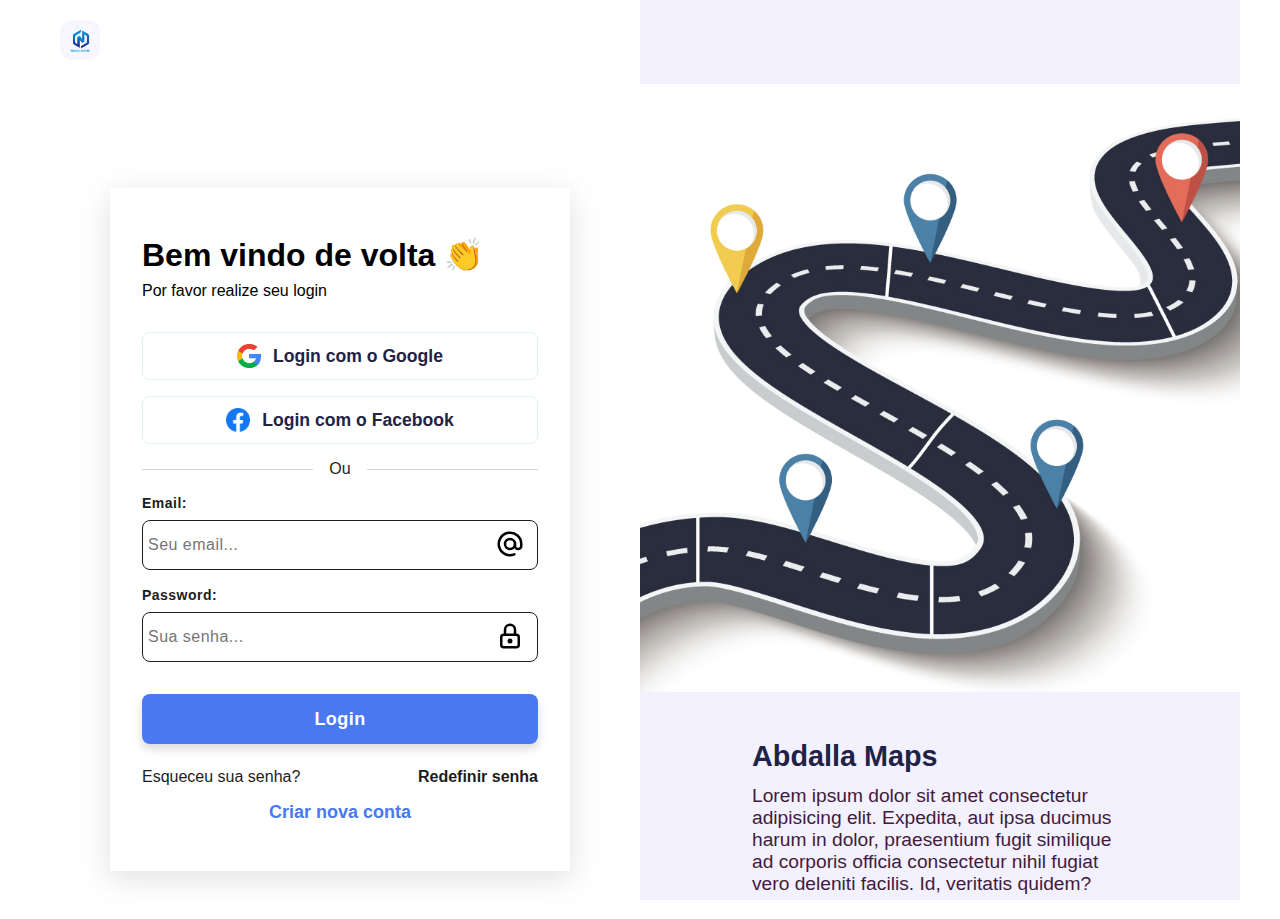
==== index.html @ 4c5333b2 "Add files via upload" ====
<!DOCTYPE html>
<html lang="en">

<head>
    <meta charset="UTF-8">
    <meta name="viewport" content="width=device-width, initial-scale=1.0">
    <title>Login</title>
    <link rel="stylesheet" href="./assets/css/styles.css">
</head>

<body>
    <div class="login-wrapper">
        <div class="login-side">
            <a href="#" title="Logo">
                <img class="logo" src="./images/logo.png" alt="logo">
            </a>
            <div class="form-wrapper">
                <div class="login-welcome-row">
                    <h1>Bem vindo de volta &#x1F44F;</h1>
                    <p>Por favor realize seu login</p>
                </div>
                <form class="my-form">
                    <div class="socials-row">
                        <a href="#" title="Use o google">
                            <img src="./images/google.png" alt="Google">
                            Login com o Google
                        </a>
                        <a href="#" title="Use o facebook">
                            <img src="./images/facebook.png" alt="Facebook">
                            Login com o Facebook
                        </a>
                    </div>
                    <div class="divider">
                        <div class="divider-line"></div>
                        Ou
                        <div class="divider-line"></div>
                    </div>
                    <div class="text-field">
                        <label for="email">Email:</label>
                        <input type="email" id="email" name="email" placeholder="Seu email..." required>
                        <img src="./images/email.svg" alt="Email icone" title="Email icone">
                    </div>
                    <div class="text-field">
                        <label for="password">Password:</label>
                        <input type="password" id="password" name="password" placeholder="Sua senha..."
                            title="Minimo 6 caracteres, contendo um numero e um caracter especial" required>
                        <img src="./images/password.svg" alt="Password icone" title="Password icone">
                    </div>
                    <input type="submit" class="my-form-btn" value="Login">
                    <div class="my-form-actions">
                        <div class="my-form-row">
                            <span>Esqueceu sua senha?</span>
                            <a href="#" title="Redefinir senha">Redefinir senha</a>
                        </div>
                        <div class="my-form-signup">
                            <a href="#" title="criar nova conta">Criar nova conta</a>
                        </div>
                    </div>
                </form>
            </div>
        </div>
        <div class="info-side">
            <img src="./images/info-logo2.jpg" alt="info-logo">
            <div class="welcome-message">
                <h2>Abdalla Maps</h2>
                <p>Lorem ipsum dolor sit amet consectetur adipisicing elit. Expedita, aut ipsa ducimus harum in dolor,
                    praesentium fugit similique ad corporis officia consectetur nihil fugiat vero deleniti facilis. Id,
                    veritatis quidem?</p>
            </div>
        </div>
    </div>
</body>

</html>
---- assets/css/styles.css ----
:root {
    --primary: #4978F0;
    --primary-light: #E1EEF5;
    --secondary: #1D1D1D;
    --background: #F4F1FF;
    --text: #1F2346;
    --text-gray: #5A678C;
    --gray: #c0bcff;
    --error: #E3452F;
    --important: #F55E5E;

    --sidebar-gray: #111926;
    --sidebar-gray-light: #F8F7FD;
    --sidebar-gray-background: #6067EB;
    --success: #00C896;
    --sidebar-text: #EDF0F7;
    --siderbar-primary: #3841E6;
}

body {
    font-size: 16px;
}

* {
    margin: 0;
    padding: 0;
    box-sizing: border-box;
    font-family: Verdana, sans-serif;
}

/* Edições da pagina de login  */

.login-wrapper {
    position: relative;
    display: grid;
    grid-template-columns: 4fr 4fr;
    max-width: 1200px;
    margin: 0 auto;
}

.login-side {
    padding: 188px 32px 48px 32px;
    display: flex;
    justify-content: center;
    align-items: start;
}

.logo {
    height: 48px;
    position: absolute;
    top: 20px;
    left: 20px;
}

.form-wrapper {
    display: flex;
    flex-direction: column;
    align-items: center;
    gap: 32px;
    max-width: 460px;
    width: 100%;
    padding: 48px 32px;
    height: fit-content;
    box-shadow: 0px 7px 29px 0px rgba(100, 100, 111, 0.2);
}

.my-form {
    display: flex;
    flex-direction: column;
    justify-content: start;
    position: relative;
    gap: 16px;
}

.login-welcome-row {
    display: flex;
    flex-direction: column;
    width: 100%;
    gap: 8px;
}


.socials-row {
    display: flex;
    gap: 16px;
    flex-wrap: wrap;
}

.socials-row img {
    width: 24px;
    height: 24px;
}

.socials-row>a {
    padding: 8px;
    border-radius: 8px;
    width: 100%;
    min-height: 48px;
    display: flex;
    gap: 12px;
    justify-content: center;
    align-items: center;
    text-decoration: none;
    font-size: 1.1rem;
    color: var(--text);
    border: 1px solid var(--primary-light);
    font-weight: 700;
}

.socials-row>a:hover {
    border: 1px solid var(--primary);
}

.divider {
    display: flex;
    flex-direction: row;
    color: var(--secondary);
    gap: 16px;
    align-items: center;
}

.divider-line {
    width: 100%;
    height: 1px;
    background-color: var(--secondary);
    opacity: .2;
}

.text-field {
    position: relative;
}

.text-field img {
    position: absolute;
    right: -2px;
    bottom: -4px;
    width: 30px;
    height: 30px;
    transform: translate(-50%, -50%);
    transform-origin: center;
}

.text-field input {
    color: var(--secondary);
    font-size: 16px;
    font-weight: 500;
    letter-spacing: .03rem;
    max-width: 100%;
    width: 100%;
    height: 50px;
    border: 1px solid var(--secondary);
    background-color: transparent;
    outline: none;
    transition: .25s;
    border-radius: 8px;
    margin-top: 8px;
    padding-left: 5px;
}

.text-field label {
    color: var(--secondary);
    font-size: 14px;
    font-weight: 600;
    letter-spacing: .03rem;
}

.text-field input:focus {
    border: 1px solid var(--primary);
}

.my-form-btn {
    background-color: var(--primary);
    color: white;
    white-space: nowrap;
    border: none;
    display: flex;
    justify-content: center;
    align-items: center;
    margin-top: 16px;
    line-height: 50px;
    outline: none;
    font-size: 18px;
    letter-spacing: .025em;
    cursor: pointer;
    font-weight: 800;
    min-height: 50px;
    width: 100%;
    border-radius: 8px;
    box-shadow: 0 5px 10px rgba(0, 0, 0, 0.15);
    transition: all .3s ease;
}

.my-form-actions {
    display: flex;
    flex-direction: column;
    color: var(--secondary);
    gap: 16px;
    margin-top: 8px;
}

.my-form-actions a {
    color: var(--secondary);
    font-weight: 600;
    text-decoration: none;
}

.my-form-actions a:hover {
    text-decoration: underline;
}

.my-form-row {
    display: flex;
    justify-content: space-between;
}

.my-form-signup {
    display: flex;
    justify-content: center;
}

.my-form-signup a {
    color: var(--primary);
    font-weight: 800;
    text-decoration: none;
    font-size: 18px;
}

.my-form-signup a:hover {
    text-decoration: underline;
}

.info-side {
    height: 100vh;
    padding: 84px 48px 48px 32px;
    color: #401B3D;
    display: flex;
    overflow: hidden;
    flex-direction: column;
    justify-content: start;
    align-items: center;
    background-color: var(--background);
}

.info-side h2 {
    margin-top: 48px;
    color: var(--text);
    font-size: 1.8rem;
    margin-bottom: 12px;
}

.info-side p {
    font-size: 1.2rem;
}

.info-side img {
    max-width: 860px;
}

.welcome-message {
    max-width: 360px;
}

@media (max-width: 915px) {
    .login-wrapper {
        grid-template-columns: 1fr;
        height: 100vh;
    }

    .info-side {
        flex-direction: column-reverse;
        padding: 48px 48px 48px 32px;

    }
}

/* Edições da pagina inicial */

header {
    position: fixed;
    height: 80px;
    padding: 0 16px;
    width: 100%;
    display: flex;
    align-items: center;
    justify-content: end;
    background-color: var(--primary);
}

.navigation-group {
    display: flex;
    gap: 16px;
    align-items: center;
}

.navigation-group>.icon {
    cursor: pointer;
    width: 36px;
    height: 36px;
    transition: all 0.2s ease-in-out;
}

.navigation-group>.icon:hover {
    transform: scale(1.1);
}

.navigation-group>.profile {
    display: block;
    width: 50px;
    height: 50px;
    cursor: pointer;
    border-radius: 50%;
    border: 3px solid #f7f7f7;
    background-color: #f7f7f7;
}

.profile:hover {
    transform: scale(1.05);
    transition: all 0.2s ease-in-out;
}

.dropdown-wrapper {
    width: 240px;
    position: absolute;
    top: 88px;
    right: 16px;
    border-radius: 8px;
    border: 1px solid var(--text-gray);
    display: flex;
    flex-direction: column;
    gap: 4px;
    animation: fadeInAnimation ease-in-out 0.3s infinite;
}

.dropdown-wrapper--fade-in {
    animation: fadeInAnimation ease-in-out 0.3s forwards;
}

.none {
    display: none;
}

.hide {
    opacity: 0;
    visibility: hidden;
    animation: fadeOutAnimation ease-in-out 0.3s forwards;
}

@keyframes fadeInAnimation {
    0% {
        opacity: 0;
        visibility: hidden;
        width: 160px;
    }

    100% {
        opacity: 1;
        visibility: visible;
        width: 240px;
    }
}

@keyframes fadeOutAnimation {
    0% {
        opacity: 1;
        visibility: visible;
        width: 240px;
    }

    100% {
        opacity: 0;
        visibility: hidden;
        width: 160px;
    }
}

.dropdown-group {
    padding: 12px;
}

.divider-hp {
    width: 100%;
    padding: 0;
    margin: 0;
}

.user-name {
    font-size: 14px;
    font-weight: 700;
    text-align: left;
    color: var(--text);
}

.email {
    color: var(--text-gray);
}

nav>ul {
    list-style: none;
    padding: 0;
    margin: 0;
    gap: 4px
}

nav>ul>li {
    width: 100%;
    height: 40px;
    display: flex;
    flex-direction: row;
    align-items: center;
    gap: 16px;
    padding-left: 8px;
}

nav>ul>li>img {
    width: 24px;
    height: 24px;
}

nav>ul>li:hover {
    cursor: pointer;
    text-decoration: underline;
}

/* Edição notification */

.dropdown-wrapper-nf {
    width: 240px;
    position: absolute;
    top: 88px;
    right: 16px;
    border-radius: 8px;
    border: 1px solid var(--text-gray);
    display: flex;
    flex-direction: column;
    gap: 4px;
    animation: fadeInAnimationNf ease-in-out 0.3s infinite;
}

.dropdown-wrapper-nf--fade-in {
    animation: fadeInAnimationNf ease-in-out 0.3s forwards;
}

.none-nf {
    display: none;
}

.hide-nf {
    opacity: 0;
    visibility: hidden;
    animation: fadeOutAnimationNf ease-in-out 0.3s forwards;
}

@keyframes fadeInAnimationNf {
    0% {
        opacity: 0;
        visibility: hidden;
    }

    100% {
        opacity: 1;
        visibility: visible;
    }
}

@keyframes fadeOutAnimationNf {
    0% {
        opacity: 1;
        visibility: visible;
    }

    100% {
        opacity: 0;
        visibility: hidden;
    }
}

.notifications>.icon {
    cursor: pointer;
    width: 36px;
    height: 36px;
    transition: all 0.2s ease-in-out;
}

.notifications>.icon:hover {
    transform: scale(1.1);
}

.notification-item {
    display: flex;
    cursor: pointer;
    flex-direction: row;
    align-items: center;
    min-height: 64px;
    gap: 12px;
    padding: 12px 16px;
    border-top: 1px solid #F1F3F6;
}

.notifications-top {
    border-bottom: 1px solid #bcc7d0;
    min-height: 56px;
    padding: 16px;
}

.notification-mark {
    position: absolute;
    display: block;
    top: -2px;
    right: -2px;
    width: 10px;
    height: 10px;
    border-radius: 50%;
    background-color: var(--important);
}

.notifications>.notification-mark {
    top: 20px;
    right: 80px;
}

.notification-mark--pulsing {
    animation: nf-pulsing ease-in-out 3s infinite;
}

@keyframes nf-pulsing {
    0% {
        opacity: 1;
        visibility: visible;
    }

    100% {
        opacity: 0;
        visibility: hidden;
    }
}

.notification-item--recent {
    background-color: #ecf3ff;
}

.notification-item--recent:hover {
    background-color: #c5dbff;
}

.notification-item:hover {
    background-color: #F5F5F7;
}

.notification-item time {
    color: #7D8491;
    font-size: 0.8rem;
}

.avatar {
    width: 42px;
    height: 42px;
    border-radius: 50%;
    display: grid;
    place-items: center;
    object-fit: cover;
}

.avatar-wrapper {
    display: flex;
    position: relative;
}

.avatar-name {
    display: flex;
    flex-direction: column;
    gap: 4px;
}


/* Edições da barra de navegacao */

body.collapsed .sidebar {
    width: 80px;
}

body.collapsed .hide-side {
    position: absolute;
    display: none;
}

.sidebar {
    position: sticky;
    top: 0;
    left: 0;
    height: 100vh;
    background-color: var(--siderbar-primary);
    width: 18rem;
    padding: 4px 12px;
    display: flex;
    color: white;
    flex-direction: column;
    transition: width 0.5s linear;
}

.sidebar-top {
    position: relative;
    display: flex;
    align-items: start;
    justify-content: start;
    flex-direction: column;
    min-height: 40px;
    padding: 16px 0px;
}

body.collapsed .sidebar-top {
    display: flex;
    flex-direction: column;
    justify-content: center;
}

.logo {
    width: 40px;
    height: 40px;
    background-color: var(--sidebar-gray-light);
    border-radius: 12px;
}

.logo-wrapper {
    display: flex;
    justify-content: start;
    align-items: center;
    gap: 20px;
    color: white;
    text-decoration: none;
}

.expand-btn {
    width: 40px;
    height: 40px;
    top: 16px;
    right: -62px;
    position: absolute;
    display: flex;
    justify-content: center;
    align-items: center;
    border-radius: 50%;
    background-color: white;
    box-shadow: #6067EB50 0px 2px 8px 0px;
}

.sidebar-links {
    padding: 8px 0px;
    border-top: 1px solid var(--sidebar-gray-background);
}

.sidebar-links ul {
    list-style-type: none;
    position: relative;
}

.sidebar-links li {
    position: relative;
}

.sidebar-links li a {
    padding: 12px 10px;
    margin: 8px 0px;
    color: var(--sidebar-gray-light);
    font-size: 1.25rem;
    display: flex;
    justify-content: start;
    align-items: center;
    border-radius: 10px;
    height: 56px;
    text-decoration: none;
    transition: all 0.2s ease-in-out;
}

.sidebar-links li a img {
    height: 34px;
    width: 34px;
}

.sidebar-links .link {
    margin-left: 30px;
}

.sidebar-links li a:hover,
.sidebar-links li a:focus {
    width: 100%;
    text-decoration: none;
    background-color: var(--sidebar-gray-background);
    border-radius: 10px;
    outline: none;
    color: var(--sidebar-gray-light);
}

.sidebar-bottom {
    padding: 8px 0px;
    display: flex;
    justify-content: center;
    flex-direction: column;
    margin-top: auto;
}

.sidebar-profile {
    display: flex;
    align-items: center;
    gap: 18px;
    flex-direction: row;
    padding: 24px 2px;
    border-top: 1px solid var(--sidebar-gray-background);
}

.online-status {
    position: absolute;
    width: 12px;
    height: 12px;
    border-radius: 50%;
    background-color: var(--success);
    bottom: 1px;
    right: 1px;
}

.avatar-name>.user-name,
.avatar-name>.email {
    color: var(--sidebar-gray-light);
}

.tooltip {
    position: relative;
}

.tooltip .tooltip-content {
    visibility: hidden;
    background-color: var(--sidebar-gray-background);
    color: #fff;
    text-align: center;
    border-radius: 6px;
    padding: 6px 12px;
    position: absolute;
    z-index: 1;
    left: 75px;
}

body.collapsed .tooltip:hover .tooltip-content,
body.collapsed .tooltip:focus {
    visibility: visible;
}
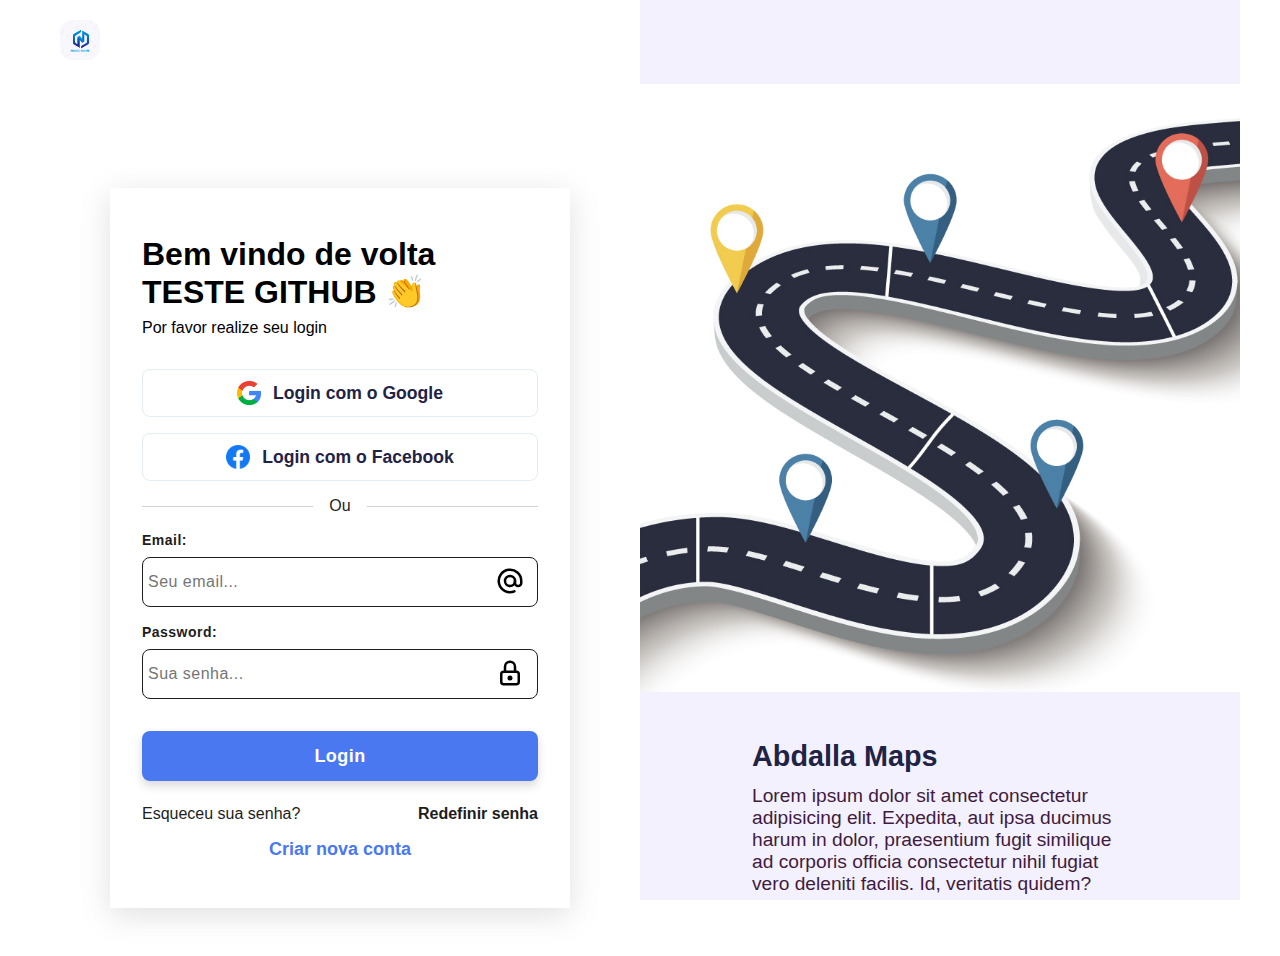
==== commit 9880d9ae: "alteracao de titulo pagina login" ====
--- a/index.html
+++ b/index.html
@@ -16,7 +16,7 @@
             </a>
             <div class="form-wrapper">
                 <div class="login-welcome-row">
-                    <h1>Bem vindo de volta &#x1F44F;</h1>
+                    <h1>Bem vindo de volta TESTE GITHUB &#x1F44F;</h1>
                     <p>Por favor realize seu login</p>
                 </div>
                 <form class="my-form">
